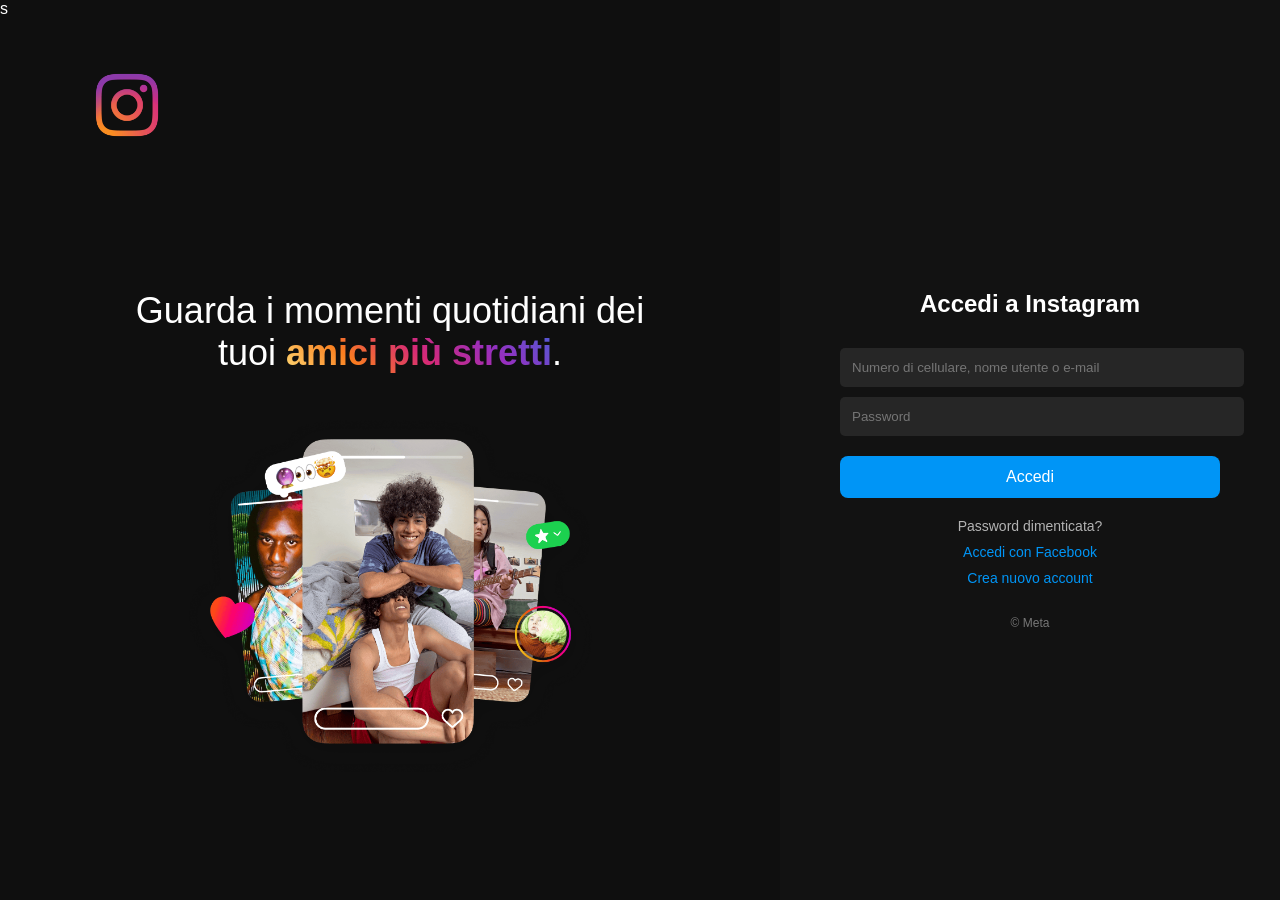
==== index.html @ bc27f298 "Update and rename html.html to index.html" ====
<!DOCTYPE html>
<html lang="it">
<head>
    <meta charset="UTF-8">
    <title>Instagram</title>
    <link rel="stylesheet" href="style.css">
    <link rel="icon" type="image/png" href="assets/instagram_icon.png">
</head>

<body>

    <div class="left">s
        <img src="assets/instagram_logo.png" class="logo">

        <div class="center">
            <h1>
                Guarda i momenti quotidiani dei<br>
                tuoi <span class="highlight">amici più stretti</span>.
            </h1>

            <img src="assets/reN9rvYdLTB.png" class="image">
        </div>
    </div>


    <div class="right">
        <div class="login-box">
            <h2>Accedi a Instagram</h2>

            <input type="text" placeholder="Numero di cellulare, nome utente o e-mail">
            <input type="password" placeholder="Password">

            <button onclick="fakeLogin()">Accedi</button>

            <div class="links">
                Password dimenticata?
                <span>Accedi con Facebook</span>
                <span>Crea nuovo account</span>
            </div>

            <div class="meta">© Meta</div>
        </div>
    </div>

    <script src="script.js"></script>

</body>
</html>
---- style.css ----
body {
    margin: 0;
    font-family: Arial, Helvetica, sans-serif;
    background: #0f0f0f;
    color: white;
    display: flex;
    height: 100vh;
}

.left {
    flex: 1;
    display: flex;
    flex-direction: column;
}

.logo {
    width: 12%;
    margin: 40px 0 0 80px;
    align-self: flex-start;
}

.center {
    flex: 1;
    display: flex;
    flex-direction: column;
    justify-content: center;
    align-items: center;
    text-align: center;
}

.image {
    width: 60%;
}

.left h1 {
    font-size: 36px;
    font-weight: normal;
}

.highlight {
    background: linear-gradient(45deg, #feda75, #fa7e1e, #d62976, #962fbf, #4f5bd5);
    -webkit-background-clip: text;
    -webkit-text-fill-color: transparent;
    font-weight: bold;
}

.right {
    width: 500px;
    background: #121212;
    display: flex;
    justify-content: center;
    align-items: center;
}

.login-box {
    width: 100%;
    padding: 60px;
}

.login-box h2 {
    text-align: center;
    margin-bottom: 30px;
}

input {
    width: 100%;
    padding: 12px;
    margin-bottom: 10px;
    border-radius: 5px;
    border: none;
    background: #262626;
    color: white;
}

button {
    width: 100%;
    padding: 12px;
    margin-top: 10px;
    border: none;
    border-radius: 8px;
    background: #0095f6;
    color: white;
    font-size: 16px;
    cursor: pointer;
}

button:hover {
    background: #1877f2;
}

.links {
    text-align: center;
    margin-top: 20px;
    font-size: 14px;
    color: #b3b3b3;
}

.links span {
    display: block;
    margin-top: 10px;
    color: #0095f6;
    cursor: pointer;
}

.meta {
    margin-top: 30px;
    text-align: center;
    font-size: 12px;
    color: #777;
}
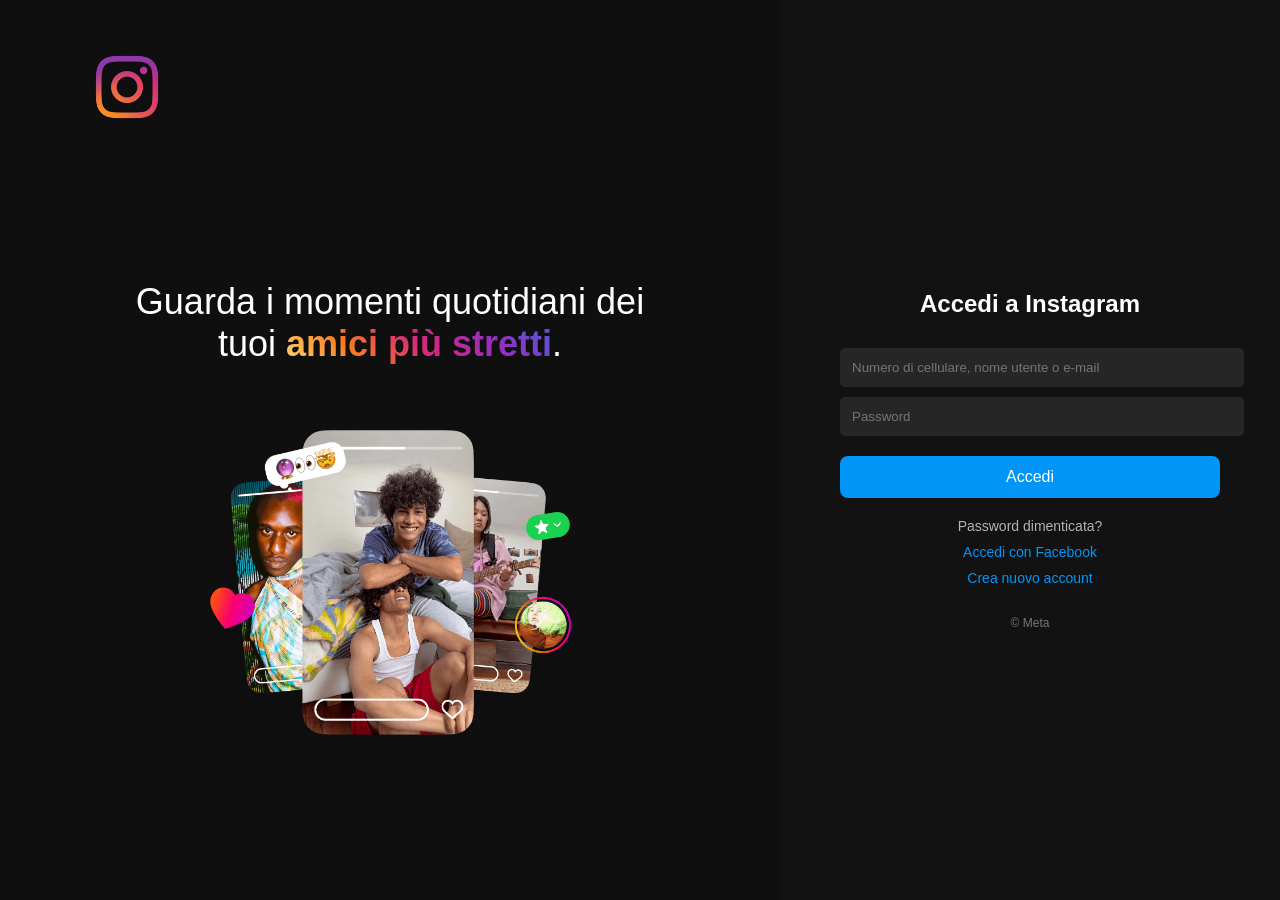
==== commit a9000e3f: "Update index.html" ====
--- a/index.html
+++ b/index.html
@@ -9,7 +9,7 @@
 
 <body>
 
-    <div class="left">s
+    <div class="left">
         <img src="assets/instagram_logo.png" class="logo">
 
         <div class="center">
@@ -46,3 +46,4 @@
 
 </body>
 </html>
+
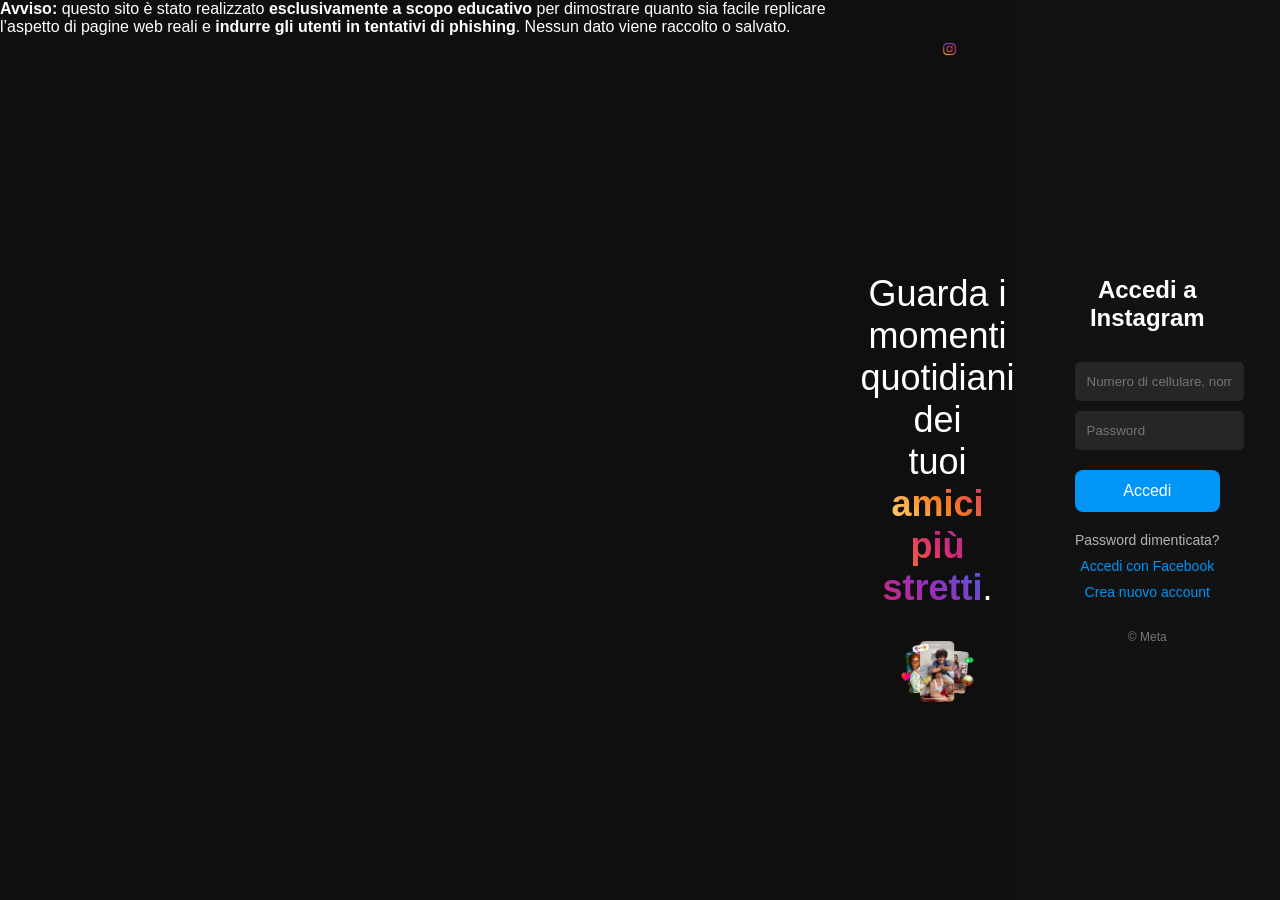
==== commit 1e178b77: "Update index.html" ====
--- a/index.html
+++ b/index.html
@@ -6,6 +6,15 @@
     <link rel="stylesheet" href="style.css">
     <link rel="icon" type="image/png" href="assets/instagram_icon.png">
 </head>
+
+<div class="didactic-banner">
+    <strong>Avviso:</strong> questo sito è stato realizzato
+    <strong>esclusivamente a scopo educativo</strong> per dimostrare
+    quanto sia facile replicare l’aspetto di pagine web reali e
+    <strong>indurre gli utenti in tentativi di phishing</strong>.
+    Nessun dato viene raccolto o salvato.
+</div>
+
 
 <body>
 
@@ -46,4 +55,3 @@
 
 </body>
 </html>
-
